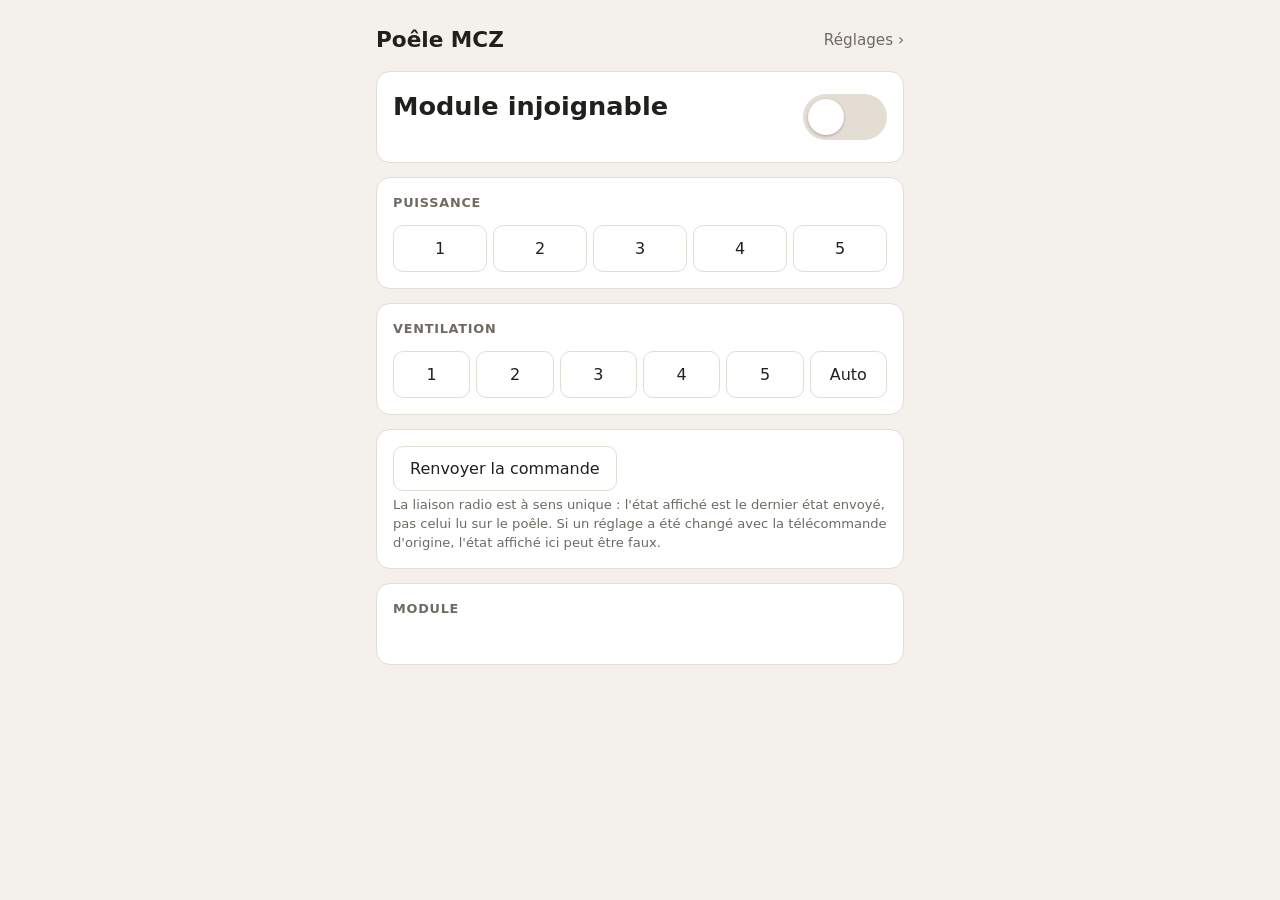
==== data/index.html @ 5d970073 "Télécommande WiFi pour poêle MCZ (v1.1.0) Firmware ESP8266 (Wemos D1 mini + shield RFM69 868 MHz) qu" ====
<!doctype html>
<html lang="fr">
<head>
  <meta charset="utf-8">
  <meta name="viewport" content="width=device-width, initial-scale=1">
  <title>Poêle MCZ</title>
  <link rel="stylesheet" href="style.css">
</head>
<body>
<main>
  <header>
    <h1>Poêle MCZ</h1>
    <a href="settings.html">Réglages ›</a>
  </header>

  <section class="card">
    <div class="power-row">
      <div>
        <div class="state" id="state">…</div>
        <div class="sub" id="last-tx">&nbsp;</div>
      </div>
      <button class="toggle" id="toggle" aria-label="Marche / arrêt"></button>
    </div>
  </section>

  <section class="card">
    <h2>Puissance</h2>
    <div class="seg" id="power">
      <button data-v="1">1</button><button data-v="2">2</button><button data-v="3">3</button>
      <button data-v="4">4</button><button data-v="5">5</button>
    </div>
  </section>

  <section class="card">
    <h2>Ventilation</h2>
    <div class="seg" id="fan">
      <button data-v="1">1</button><button data-v="2">2</button><button data-v="3">3</button>
      <button data-v="4">4</button><button data-v="5">5</button><button data-v="auto">Auto</button>
    </div>
  </section>

  <section class="card">
    <div class="actions">
      <button class="btn" id="resend">Renvoyer la commande</button>
    </div>
    <p class="hint">La liaison radio est à sens unique : l'état affiché est le dernier état envoyé,
      pas celui lu sur le poêle. Si un réglage a été changé avec la télécommande d'origine,
      l'état affiché ici peut être faux.</p>
  </section>

  <section class="card">
    <h2>Module</h2>
    <dl class="status" id="status"></dl>
  </section>
</main>
<div id="toast"></div>
<script src="common.js"></script>
<script src="index.js"></script>
</body>
</html>
---- data/style.css ----
:root {
  --bg: #f4f1ec;
  --card: #ffffff;
  --text: #22201d;
  --muted: #6f6a63;
  --line: #e3ddd4;
  --accent: #d9480f;
  --accent-soft: #fde8dc;
  --ok: #2b8a3e;
  --warn: #e67700;
  --err: #c92a2a;
  --radius: 14px;
}
@media (prefers-color-scheme: dark) {
  :root {
    --bg: #171513;
    --card: #23201d;
    --text: #f1ece6;
    --muted: #a39b91;
    --line: #38332e;
    --accent: #ff7b39;
    --accent-soft: #3d2618;
  }
}

* { box-sizing: border-box; }
body {
  margin: 0;
  font: 16px/1.45 system-ui, -apple-system, "Segoe UI", Roboto, sans-serif;
  background: var(--bg);
  color: var(--text);
}
main { max-width: 560px; margin: 0 auto; padding: 16px; }
header { display: flex; align-items: center; justify-content: space-between; margin: 8px 0 16px; }
header h1 { font-size: 1.35rem; margin: 0; }
header a { color: var(--muted); text-decoration: none; font-size: .95rem; }

.card {
  background: var(--card);
  border: 1px solid var(--line);
  border-radius: var(--radius);
  padding: 16px;
  margin-bottom: 14px;
}
.card h2 { font-size: .8rem; text-transform: uppercase; letter-spacing: .06em; color: var(--muted); margin: 0 0 12px; }

/* Marche / arrêt */
.power-row { display: flex; align-items: center; justify-content: space-between; gap: 12px; }
.power-row .state { font-size: 1.6rem; font-weight: 650; }
.power-row .sub { color: var(--muted); font-size: .9rem; }
.toggle {
  width: 84px; height: 46px; border-radius: 23px; border: none; cursor: pointer;
  background: var(--line); position: relative; transition: background .2s; flex-shrink: 0;
}
.toggle::after {
  content: ""; position: absolute; top: 5px; left: 5px; width: 36px; height: 36px;
  border-radius: 50%; background: #fff; transition: transform .2s; box-shadow: 0 1px 3px #0004;
}
.toggle.on { background: var(--accent); }
.toggle.on::after { transform: translateX(38px); }

/* Groupes de boutons */
.seg { display: grid; grid-auto-flow: column; grid-auto-columns: 1fr; gap: 6px; }
.seg button {
  padding: 11px 4px; border-radius: 10px; border: 1px solid var(--line);
  background: transparent; color: var(--text); font: inherit; cursor: pointer;
}
.seg button.active { background: var(--accent); border-color: var(--accent); color: #fff; font-weight: 600; }
.seg button:disabled { opacity: .45; cursor: default; }

.btn {
  display: inline-block; padding: 10px 16px; border-radius: 10px; border: 1px solid var(--line);
  background: var(--card); color: var(--text); font: inherit; cursor: pointer; text-decoration: none;
}
.btn.primary { background: var(--accent); border-color: var(--accent); color: #fff; }
.btn.danger { color: var(--err); border-color: var(--err); }
.btn:disabled { opacity: .5; }
.actions { display: flex; flex-wrap: wrap; gap: 8px; }

/* Statut */
.status { display: grid; grid-template-columns: auto 1fr; gap: 6px 12px; font-size: .92rem; }
.status dt { color: var(--muted); }
.status dd { margin: 0; text-align: right; }
.dot { display: inline-block; width: 9px; height: 9px; border-radius: 50%; margin-right: 6px; background: var(--muted); }
.dot.ok { background: var(--ok); }
.dot.warn { background: var(--warn); }
.dot.err { background: var(--err); }

/* Formulaires */
label { display: block; font-size: .9rem; color: var(--muted); margin: 10px 0 4px; }
label.check { display: flex; gap: 8px; align-items: center; color: var(--text); }
input, select {
  width: 100%; padding: 10px; border-radius: 9px; border: 1px solid var(--line);
  background: var(--bg); color: var(--text); font: inherit;
}
input[type=checkbox] { width: auto; }
.row { display: grid; grid-template-columns: 1fr 1fr; gap: 10px; }
.hint { font-size: .82rem; color: var(--muted); margin: 4px 0 0; }
.networks { list-style: none; padding: 0; margin: 8px 0 0; max-height: 220px; overflow-y: auto; }
.networks li {
  display: flex; justify-content: space-between; padding: 9px 10px; border-radius: 8px; cursor: pointer;
}
.networks li:hover { background: var(--accent-soft); }

#toast {
  position: fixed; left: 50%; bottom: 20px; transform: translateX(-50%) translateY(120px);
  background: var(--text); color: var(--bg); padding: 10px 18px; border-radius: 10px;
  transition: transform .25s; max-width: calc(100% - 32px); z-index: 10;
}
#toast.show { transform: translateX(-50%) translateY(0); }
#toast.error { background: var(--err); color: #fff; }

/* Champ mot de passe avec bouton afficher / masquer */
.pw { position: relative; }
.pw input { padding-right: 46px; }
.pw button {
  position: absolute; right: 4px; top: 50%; transform: translateY(-50%);
  width: 38px; height: 34px; border: none; border-radius: 7px; background: transparent;
  color: var(--muted); cursor: pointer; display: grid; place-items: center;
}
.pw button:hover { color: var(--text); background: var(--accent-soft); }
.pw button svg { width: 20px; height: 20px; }
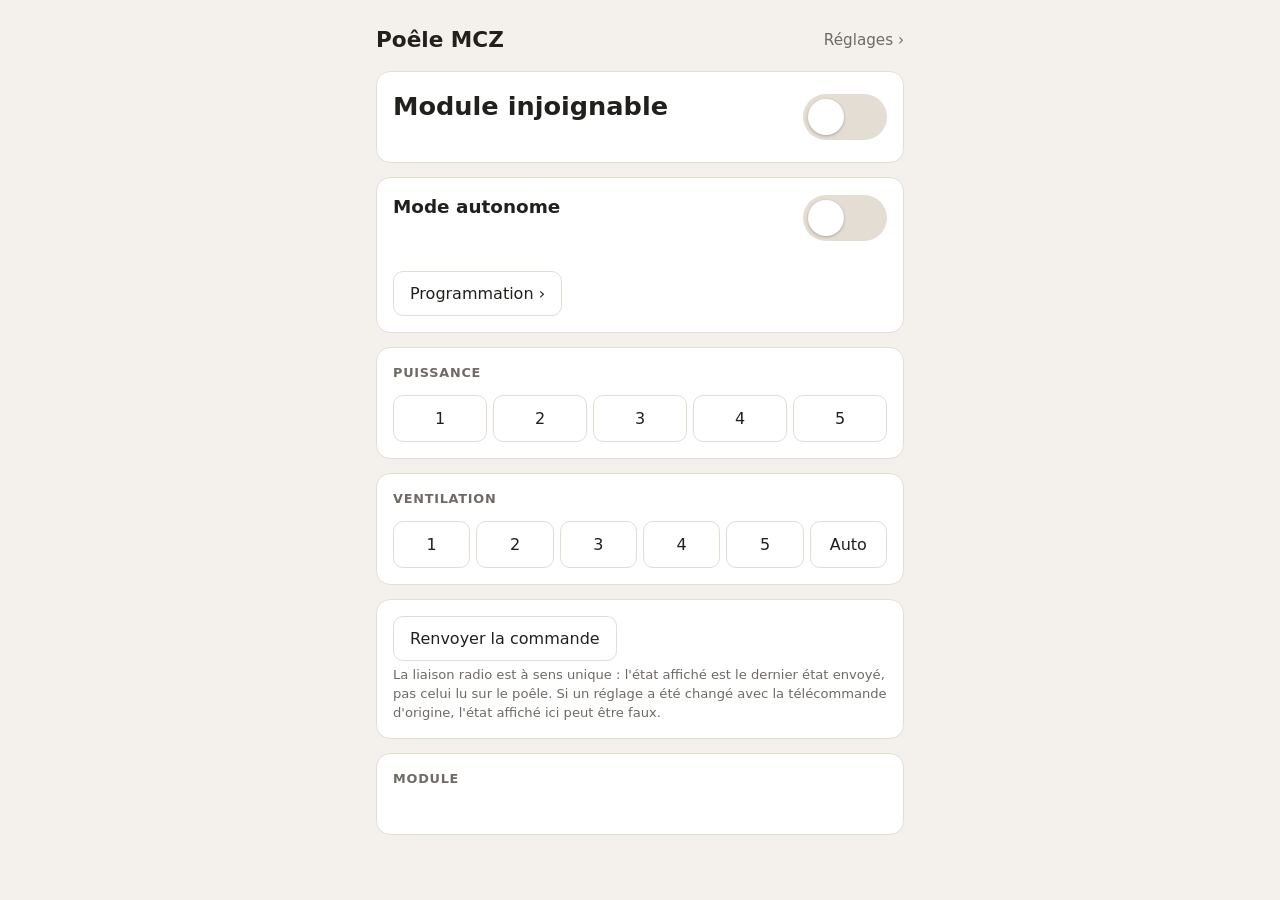
==== commit 3908514c: "Mode autonome : programmation hebdomadaire et régulation (v1.2.0) - Programmation par jour (plages a" ====
--- a/data/index.html
+++ b/data/index.html
@@ -20,6 +20,20 @@
         <div class="sub" id="last-tx">&nbsp;</div>
       </div>
       <button class="toggle" id="toggle" aria-label="Marche / arrêt"></button>
+    </div>
+  </section>
+
+  <section class="card" id="auto-card">
+    <div class="power-row">
+      <div>
+        <div class="auto-title">Mode autonome</div>
+        <div class="sub" id="auto-sub">&nbsp;</div>
+      </div>
+      <button class="toggle" id="auto-toggle" aria-label="Mode autonome"></button>
+    </div>
+    <dl class="status auto-status" id="auto-status"></dl>
+    <div class="actions" style="margin-top:12px">
+      <a class="btn" href="schedule.html">Programmation ›</a>
     </div>
   </section>
 
--- a/data/style.css
+++ b/data/style.css
@@ -12,7 +12,7 @@
   --radius: 14px;
 }
 @media (prefers-color-scheme: dark) {
-  :root {
+  :root:not([data-theme="light"]) {
     --bg: #171513;
     --card: #23201d;
     --text: #f1ece6;
@@ -20,10 +20,22 @@
     --line: #38332e;
     --accent: #ff7b39;
     --accent-soft: #3d2618;
+    color-scheme: dark;
   }
+}
+:root[data-theme="dark"] {
+  --bg: #171513;
+  --card: #23201d;
+  --text: #f1ece6;
+  --muted: #a39b91;
+  --line: #38332e;
+  --accent: #ff7b39;
+  --accent-soft: #3d2618;
+  color-scheme: dark;
 }
 
 * { box-sizing: border-box; }
+[hidden] { display: none !important; }
 body {
   margin: 0;
   font: 16px/1.45 system-ui, -apple-system, "Segoe UI", Roboto, sans-serif;
@@ -96,11 +108,52 @@
 input[type=checkbox] { width: auto; }
 .row { display: grid; grid-template-columns: 1fr 1fr; gap: 10px; }
 .hint { font-size: .82rem; color: var(--muted); margin: 4px 0 0; }
+.hint a { color: var(--accent); }
 .networks { list-style: none; padding: 0; margin: 8px 0 0; max-height: 220px; overflow-y: auto; }
 .networks li {
   display: flex; justify-content: space-between; padding: 9px 10px; border-radius: 8px; cursor: pointer;
 }
 .networks li:hover { background: var(--accent-soft); }
+
+/* Mode autonome (accueil) */
+.auto-title { font-size: 1.15rem; font-weight: 650; }
+.auto-status:not(:empty) { margin-top: 14px; padding-top: 12px; border-top: 1px solid var(--line); }
+.sub .dot { vertical-align: 1px; }
+
+/* Programmation */
+.week { display: grid; gap: 6px; }
+.week-row { display: grid; grid-template-columns: 34px 1fr; align-items: center; gap: 8px; }
+.week-row .lbl { font-size: .82rem; color: var(--muted); }
+.week-row.today .lbl { color: var(--accent); font-weight: 650; }
+.hours { grid-column: 2; position: relative; height: 14px; font-size: .68rem; color: var(--muted); }
+.hours span { position: absolute; transform: translateX(-50%); }
+.hours span:first-child { transform: none; }
+.hours span:last-child { transform: translateX(-100%); }
+.bar {
+  position: relative; height: 36px; border-radius: 8px; overflow: hidden; cursor: pointer;
+  background: var(--bg); border: 1px solid var(--line);
+  background-image: linear-gradient(to right, var(--line) 1px, transparent 1px);
+  background-size: calc(100% / 4) 100%;
+}
+.slot {
+  position: absolute; top: 0; bottom: 0; display: flex; align-items: center; justify-content: center;
+  font-size: .72rem; font-weight: 650; color: #fff; overflow: hidden; white-space: nowrap;
+  box-shadow: inset -1px 0 0 var(--card);
+}
+.slot.off {
+  color: var(--muted);
+  background: repeating-linear-gradient(45deg, var(--line) 0 4px, var(--card) 4px 8px);
+}
+.slot.sel { box-shadow: inset 0 0 0 2px var(--text); }
+.now-mark { position: absolute; top: -2px; bottom: -2px; width: 2px; background: var(--text); pointer-events: none; }
+.legend { display: flex; flex-wrap: wrap; gap: 6px 14px; font-size: .78rem; color: var(--muted); margin-top: 10px; }
+.legend i { display: inline-block; width: 14px; height: 10px; border-radius: 3px; margin-right: 5px; vertical-align: -1px; }
+.save-bar {
+  position: sticky; bottom: 0; background: var(--bg); padding: 10px 0 14px;
+  display: flex; gap: 8px; align-items: center; flex-wrap: wrap;
+}
+.save-bar .dirty { color: var(--warn); font-size: .85rem; }
+code { font-size: .85em; }
 
 #toast {
   position: fixed; left: 50%; bottom: 20px; transform: translateX(-50%) translateY(120px);
